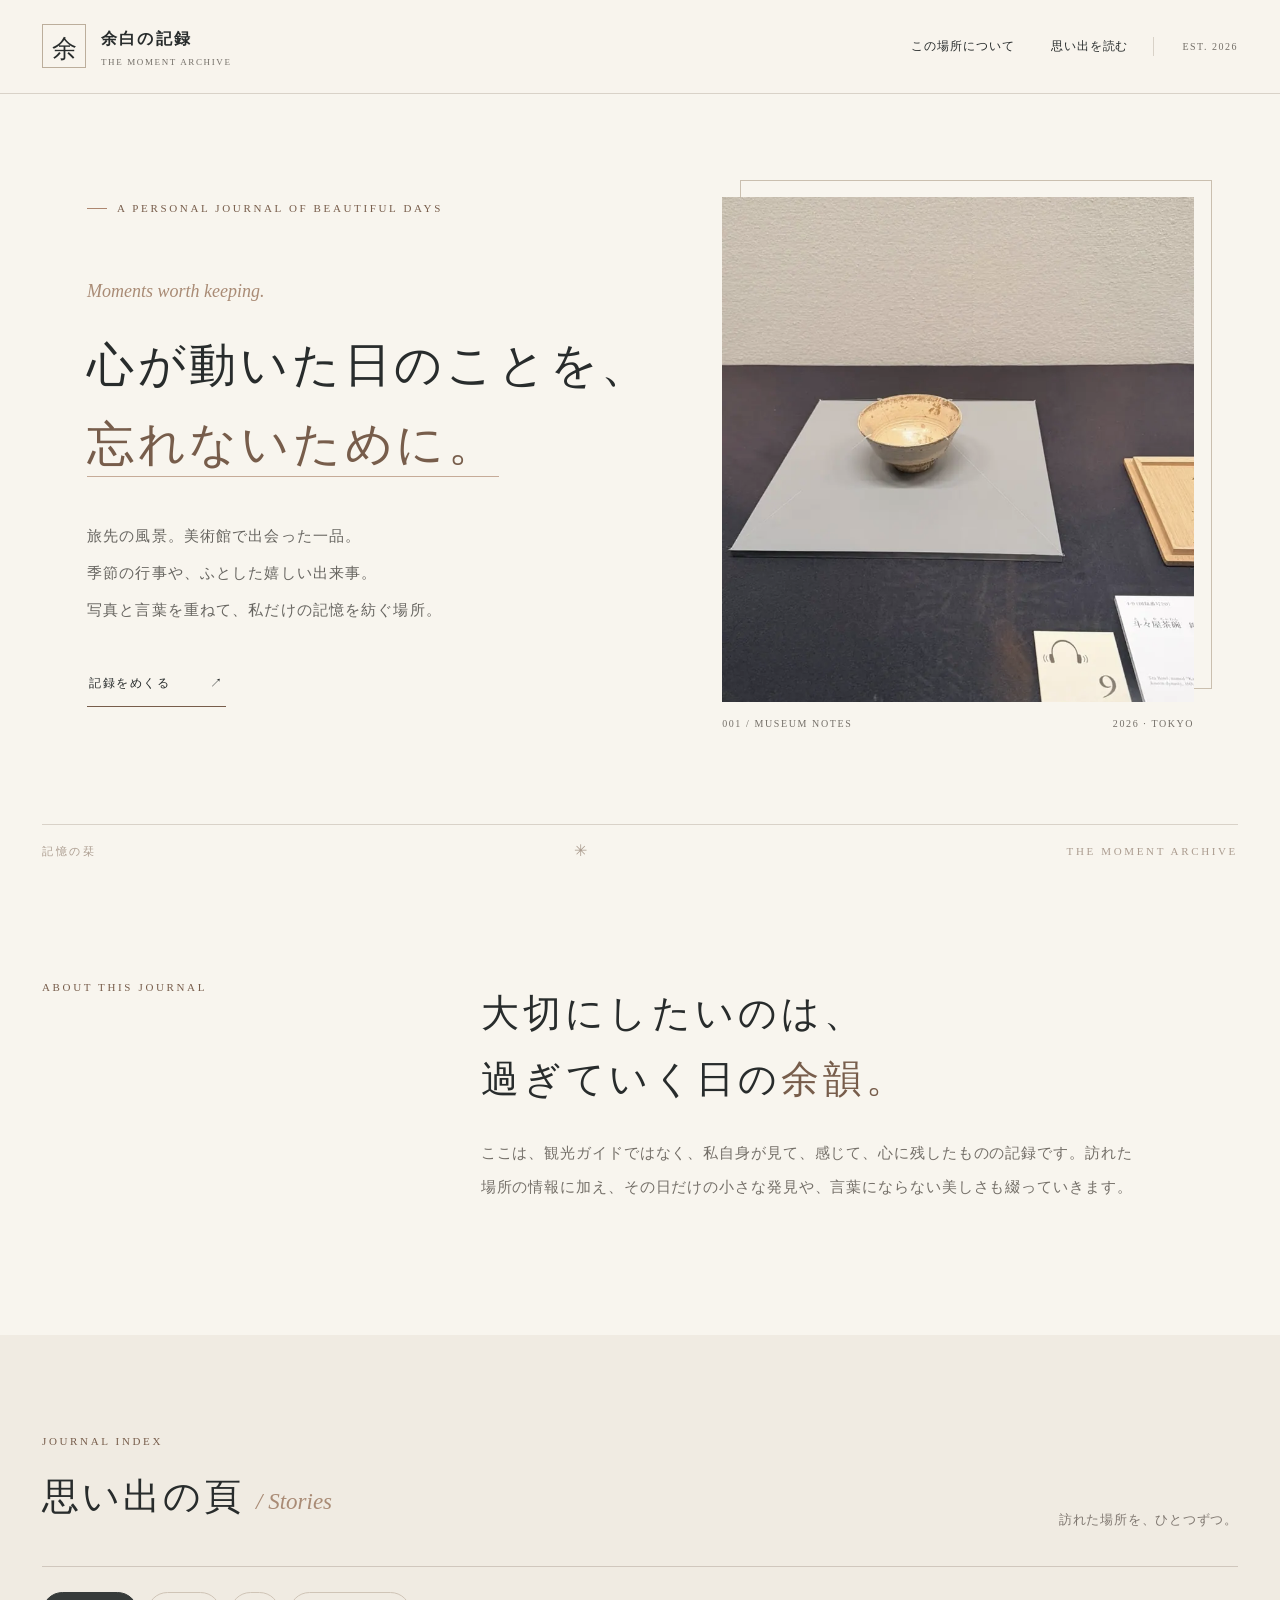
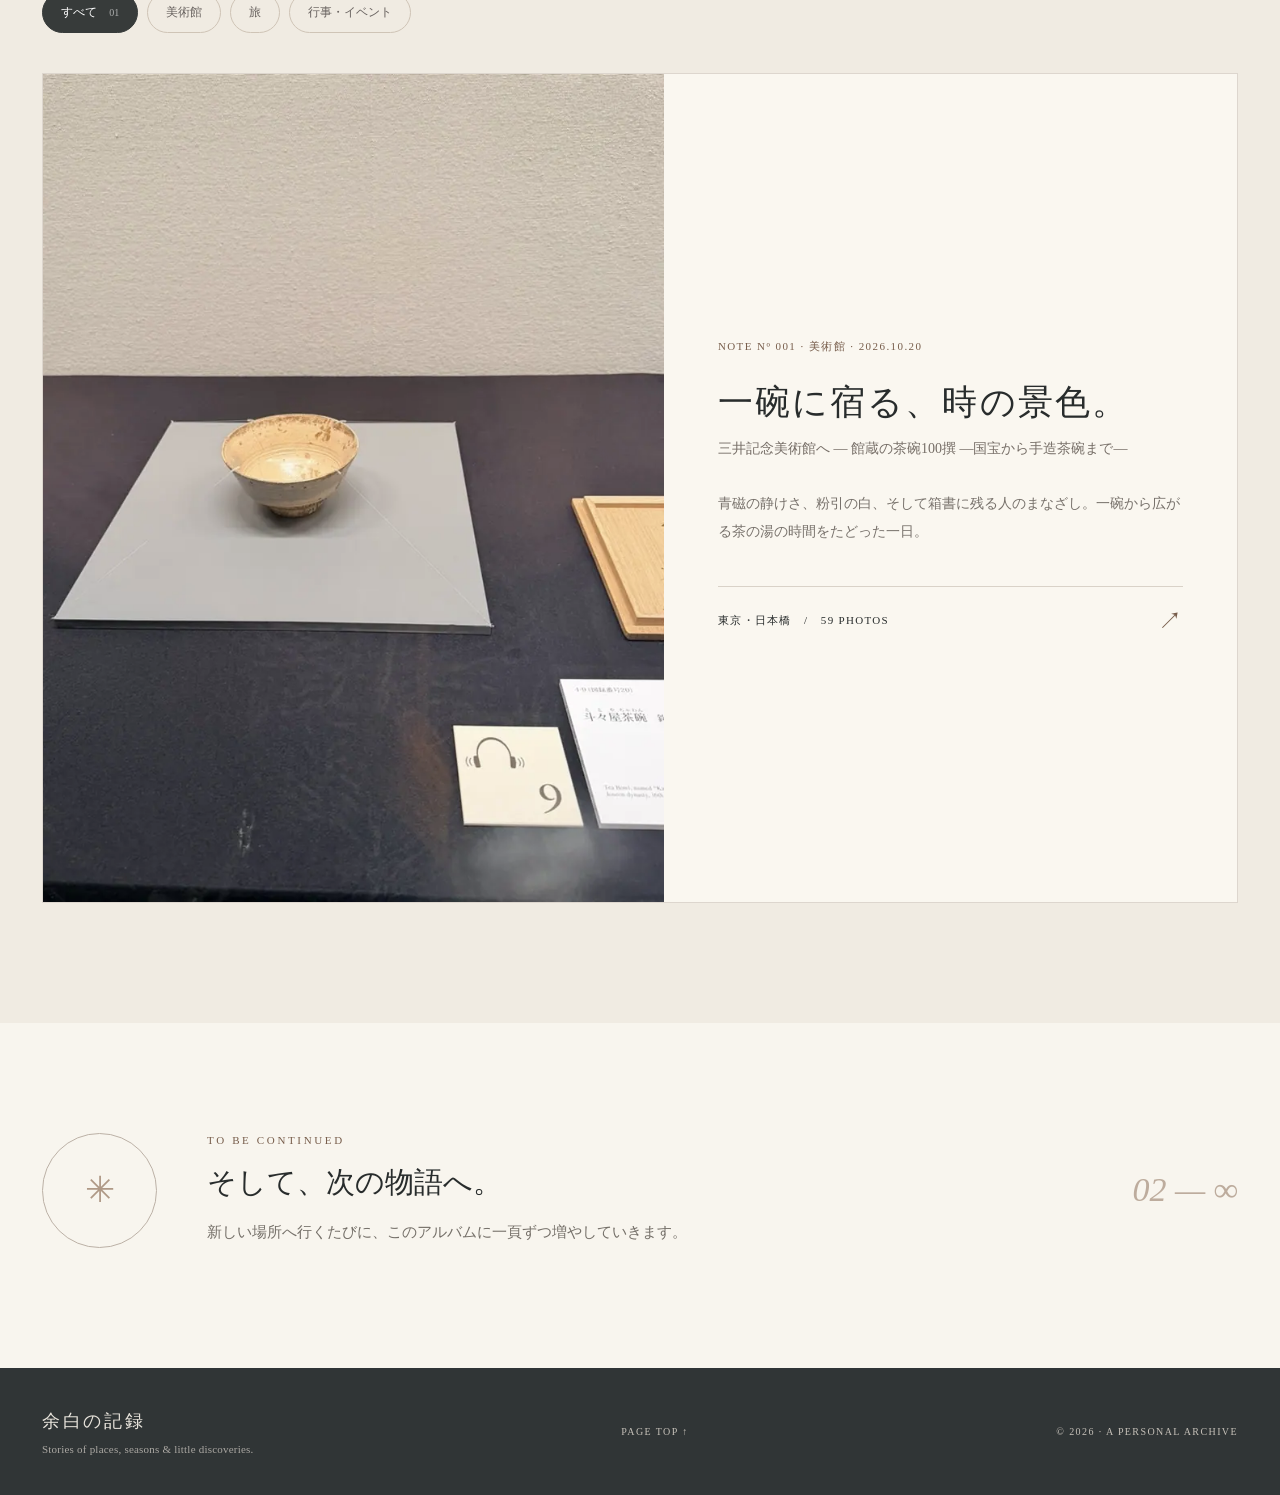
==== index.html @ 65b45ebf "三井記念美術館 館蔵の茶碗100撰 の訪問記（写真59枚・解説札から作品名を確認） Co-Authored-By: Claude Fable 5.1 <noreply@anthropic.com>" ====
<!doctype html>
<html lang="ja">
<head>
  <meta charset="utf-8"><meta name="viewport" content="width=device-width,initial-scale=1">
  <meta name="theme-color" content="#f8f5ee">
  <meta name="description" content="旅や美術館、心に残った一日の記憶を写真と文章で綴る、小さな私的アーカイブ。">
  <title>余白の記録｜旅と、美術館と、心に残る日々</title>
  <link rel="stylesheet" href="styles.css">
</head>
<body data-page="home" data-base="">
  <div class="progress-line" aria-hidden="true"></div>
  <header class="site-header"><a class="brand" href="index.html" aria-label="余白の記録 トップへ"><span class="brand-mark">余</span><span><b>余白の記録</b><small>THE MOMENT ARCHIVE</small></span></a><nav class="site-nav" aria-label="メインナビゲーション"><a href="#about">この場所について</a><a href="#records">思い出を読む</a></nav><span class="nav-edition">EST. 2026</span></header>
  <main>
    <section class="home-hero wrap"><div class="hero-copy"><p class="eyebrow"><span class="eyebrow-rule"></span> A PERSONAL JOURNAL OF BEAUTIFUL DAYS</p><p class="hero-script">Moments worth keeping.</p><h1>心が動いた日のことを、<br><em>忘れないために。</em></h1><p class="hero-lead">旅先の風景。美術館で出会った一品。<br>季節の行事や、ふとした嬉しい出来事。<br>写真と言葉を重ねて、私だけの記憶を紡ぐ場所。</p><a class="ink-link" href="#records">記録をめくる <span aria-hidden="true">↗</span></a></div><figure class="hero-picture"><img src="assets/design/hero.webp" alt="三井記念美術館で出会った茶碗" fetchpriority="high"><figcaption><span>001 / MUSEUM NOTES</span><span>2026 · TOKYO</span></figcaption></figure></section>
    <div class="soft-rule wrap"><span>記憶の栞</span><span>✳</span><span>THE MOMENT ARCHIVE</span></div>
    <section class="intro-section wrap" id="about"><p class="overline">ABOUT THIS JOURNAL</p><div><h2>大切にしたいのは、<br>過ぎていく日の<em>余韻。</em></h2><p>ここは、観光ガイドではなく、私自身が見て、感じて、心に残したものの記録です。訪れた場所の情報に加え、その日だけの小さな発見や、言葉にならない美しさも綴っていきます。</p></div></section>
    <section class="archive-section" id="records"><div class="wrap"><div class="section-top"><div><p class="overline">JOURNAL INDEX</p><h2>思い出の頁 <span class="latin-italic">/ Stories</span></h2></div><p class="section-note">訪れた場所を、ひとつずつ。</p></div><div class="category-nav" id="categoryNav" role="group" aria-label="記録の種類で絞り込み"><button class="pill active" data-filter="all" aria-pressed="true">すべて <span class="count">01</span></button><button class="pill" data-filter="museum" aria-pressed="false">美術館</button><button class="pill" data-filter="travel" aria-pressed="false">旅</button><button class="pill" data-filter="event" aria-pressed="false">行事・イベント</button></div><div id="storyCards" class="story-cards"></div><div id="emptyState" class="empty-state" hidden><span>✳</span><p>この頁には、まだ記録がありません。</p><small>次の思い出を、ここに。</small></div></div></section>
    <section class="next-section wrap"><div class="next-symbol">✳</div><div><p class="overline">TO BE CONTINUED</p><h2>そして、次の物語へ。</h2><p>新しい場所へ行くたびに、このアルバムに一頁ずつ増やしていきます。</p></div><span class="next-number">02 — ∞</span></section>
  </main>
  <footer class="site-footer"><div class="wrap footer-inner"><div><b>余白の記録</b><p>Stories of places, seasons & little discoveries.</p></div><a href="#top" onclick="window.scrollTo({top:0,behavior:'smooth'});return false">PAGE TOP ↑</a><small>© 2026 · A PERSONAL ARCHIVE</small></div></footer>
  <script src="data/entries.js"></script><script src="app.js"></script>
</body></html>
---- styles.css ----
@charset "UTF-8";
:root{--paper:#f8f5ee;--paper-dim:#f0ebe2;--ink:#282c2c;--muted:#746f68;--brown:#775d4b;--wine:#574d55;--line:#d9d2c8;--accent:#ad8770;--serif:"Hiragino Mincho ProN","Yu Mincho","Noto Serif JP",serif;--sans:"Hiragino Kaku Gothic ProN","Yu Gothic",Meiryo,sans-serif;--max:1216px}
*{box-sizing:border-box}html{scroll-behavior:smooth}body{margin:0;background:var(--paper);color:var(--ink);font-family:var(--sans);font-size:15px;line-height:1.9;-webkit-font-smoothing:antialiased}img{display:block;max-width:100%}a{color:inherit;text-decoration:none}button{font:inherit}button:focus-visible,a:focus-visible{outline:2px solid var(--brown);outline-offset:5px}h1,h2,h3,p,figure{margin:0}h1,h2,h3{font-family:var(--serif);font-weight:500}::selection{background:#ddcab5}em{font-style:normal;color:var(--brown)}.wrap{width:min(calc(100% - 84px),var(--max));margin-inline:auto}.progress-line{position:fixed;height:2px;background:var(--accent);width:0;left:0;top:0;z-index:200;transition:width .15s ease}
.site-header{height:94px;padding-inline:max(42px,calc((100vw - var(--max))/2));display:flex;align-items:center;gap:22px;border-bottom:1px solid var(--line);background:rgba(248,245,238,.95);position:relative;z-index:5}.brand{display:flex;align-items:center;gap:15px}.brand-mark{font-family:var(--serif);font-size:25px;width:44px;height:44px;border:1px solid #bcae9c;display:grid;place-items:center}.brand b{display:block;font-family:var(--serif);font-weight:600;letter-spacing:.14em;font-size:16px;white-space:nowrap}.brand small{font-family:Georgia,serif;font-size:9px;letter-spacing:.18em;display:block;line-height:1.3;color:var(--muted);margin-top:2px}.site-nav{margin-left:auto;display:flex;gap:36px;font-size:12px;letter-spacing:.08em}.site-nav a:hover{color:var(--brown)}.nav-edition{border-left:1px solid var(--line);padding-left:28px;margin-left:3px;font-size:10px;letter-spacing:.15em;color:var(--muted);font-family:Georgia,serif;white-space:nowrap}.eyebrow,.overline{letter-spacing:.24em;color:var(--brown);font:11px Georgia,serif}.eyebrow{display:flex;align-items:center;gap:10px}.eyebrow-rule{width:20px;height:1px;background:var(--accent)}.hero-script,.latin-italic{font-style:italic;font-family:Georgia,"Times New Roman",serif;font-weight:400;color:#a98b75}
.home-hero{display:grid;grid-template-columns:1.05fr .95fr;gap:70px;align-items:center;padding-block:86px 95px;min-height:666px}.hero-copy{padding-left:45px}.hero-script{font-size:18px;margin-top:60px;margin-bottom:17px}.hero-copy h1{font-size:clamp(35px,3.65vw,54px);line-height:1.7;letter-spacing:.08em;white-space:nowrap}.hero-copy h1 em{border-bottom:1px solid #c6ab98;padding-bottom:6px}.hero-lead{font-family:var(--serif);font-size:15px;line-height:2.45;color:#676560;margin-top:34px;letter-spacing:.075em}.ink-link{display:inline-flex;align-items:center;gap:40px;border-bottom:1px solid var(--brown);padding:4px 2px 11px;font-size:12px;letter-spacing:.13em;margin-top:39px}.ink-link:hover{gap:50px;transition:gap .2s}.hero-picture{position:relative;padding:17px 18px 0 0}.hero-picture:before{content:"";position:absolute;top:0;bottom:40px;left:18px;right:0;border:1px solid #cabfaf;z-index:-1}.hero-picture img{width:100%;height:505px;object-fit:cover;object-position:center 49%;filter:saturate(.82)}.hero-picture figcaption{display:flex;justify-content:space-between;font:10px Georgia,serif;color:var(--muted);letter-spacing:.16em;margin-top:16px}
.soft-rule{display:flex;align-items:center;justify-content:space-between;color:#ab9c8f;font-family:var(--serif);font-size:11px;letter-spacing:.24em;border-top:1px solid var(--line);padding-top:11px}.soft-rule span:nth-child(2){font-size:16px}.intro-section{display:grid;grid-template-columns:1fr 2fr;gap:60px;padding-block:115px 130px}.intro-section h2{font-size:clamp(30px,3vw,43px);line-height:1.7;letter-spacing:.11em}.intro-section p:last-child{font-family:var(--serif);color:var(--muted);line-height:2.3;letter-spacing:.06em;max-width:660px;margin-top:24px}.archive-section{background:var(--paper-dim);padding-block:100px 120px}.section-top{display:flex;align-items:end;justify-content:space-between;gap:20px;border-bottom:1px solid #d0c7bd;padding-bottom:34px}.section-top h2{font-size:37px;letter-spacing:.08em;margin-top:15px}.section-top h2 span{font-size:23px;letter-spacing:0}.section-note{color:#7f7770;font-family:var(--serif);font-size:13px;letter-spacing:.06em}.category-nav{display:flex;gap:9px;flex-wrap:wrap;padding-block:25px 40px}.pill{border:1px solid #cfc4b6;background:transparent;color:#68625f;padding:8px 18px;cursor:pointer;border-radius:50px;font-size:12px;min-height:38px}.pill:hover,.pill.active{background:#373b3a;color:#fff;border-color:#373b3a}.pill .count{font:10px Georgia,serif;margin-left:9px;opacity:.6}.story-cards{display:grid;grid-template-columns:minmax(0,1fr);gap:28px}.story-card{display:grid;grid-template-columns:52% 48%;background:#faf7f0;min-height:438px;border:1px solid #ddd6ce;overflow:hidden;transition:transform .25s,box-shadow .25s}.story-card:hover{transform:translateY(-4px);box-shadow:0 16px 36px #453d3520}.story-card-image{overflow:hidden;position:relative}.story-card-image:after{content:"";position:absolute;inset:0;border:10px solid #fff0;pointer-events:none}.story-card img{width:100%;height:100%;object-fit:cover;object-position:center;filter:saturate(.85);transition:transform .7s}.story-card:hover img{transform:scale(1.04)}.story-card-copy{padding:48px 54px;display:flex;flex-direction:column;justify-content:center}.story-number{font:11px Georgia,serif;letter-spacing:.13em;color:var(--brown)}.story-card h3{font-size:35px;letter-spacing:.06em;margin-top:21px;line-height:1.6}.story-card-sub{font-family:var(--serif);color:#766e67;margin-top:5px;font-size:14px}.story-card-excerpt{color:#77716b;margin-top:27px;font:14px/2 var(--serif)}.story-card-bottom{display:flex;align-items:center;justify-content:space-between;margin-top:40px;border-top:1px solid var(--line);padding-top:18px;font:11px Georgia,serif;letter-spacing:.12em}.story-card-bottom span:last-child{font-size:24px;color:var(--brown)}.empty-state{text-align:center;background:var(--paper);padding:80px 20px;border:1px solid var(--line)}.empty-state span{font-size:34px;color:#b8a390}.empty-state p{font-family:var(--serif);font-size:23px;margin:12px}.empty-state small{color:var(--muted)}.next-section{display:flex;align-items:center;gap:50px;padding-block:110px 120px}.next-symbol{width:115px;height:115px;border:1px solid #bcb1a6;border-radius:50%;display:grid;place-items:center;font-size:36px;color:#af9986;flex:none}.next-section h2{margin:9px 0 8px;font-size:29px}.next-section p:last-child{color:var(--muted);font-family:var(--serif)}.next-number{margin-left:auto;color:#bdac9d;font:italic 34px Georgia,serif}.site-footer{background:#303536;color:#e8e4dc;padding-block:40px}.footer-inner{display:flex;justify-content:space-between;align-items:center;gap:15px}.footer-inner b{font:18px var(--serif);letter-spacing:.15em}.footer-inner p{font:11px Georgia,serif;color:#aba8a3;margin-top:7px;letter-spacing:.02em}.footer-inner a,.footer-inner small{font:10px Georgia,serif;letter-spacing:.14em;color:#c6c1b9}
.breadcrumb{display:flex;gap:16px;padding-block:28px;font:11px Georgia,var(--sans),sans-serif;letter-spacing:.06em;color:#a19a90}.breadcrumb b{font-weight:400;color:#635951}.article-hero{display:grid;grid-template-columns:49% 51%;gap:20px;min-height:615px;padding-block:35px 85px}.article-copy{padding:50px 20px 20px 36px}.article-date{font:italic 65px Georgia,serif;letter-spacing:-.025em;color:#c4aa91;margin-top:40px;line-height:1}.article-date span{font:12px Georgia,serif;letter-spacing:.2em;font-style:normal}.article-copy h1{font-size:clamp(37px,4vw,57px);line-height:1.62;letter-spacing:.08em;margin:18px 0 22px}.article-subtitle{font-family:var(--serif);font-size:17px;line-height:1.8;letter-spacing:.08em}.article-subtitle span{font-size:13px;color:var(--muted)}.article-details{display:flex;gap:16px;margin-top:28px;flex-wrap:wrap;color:#80766b;font-size:12px}.article-copy .ink-link{margin-top:27px}.article-cover{position:relative;align-self:stretch;max-height:620px}.article-cover img{width:100%;height:100%;object-fit:cover;object-position:center 47%}.photo-index{position:absolute;bottom:0;right:0;background:var(--paper);padding:13px 21px;font:10px Georgia,serif;letter-spacing:.14em}
.essay-section{background:#f0ebe3;padding:105px 0 125px}.essay-inner{display:grid;grid-template-columns:25% 1fr;gap:80px}.essay-aside{border-left:1px solid #cec3b4;display:flex;flex-direction:column;justify-content:space-between;padding-left:24px;font:11px Georgia,serif;letter-spacing:.2em;color:#897765;max-height:230px}.vertical-label{writing-mode:vertical-rl;height:125px}.essay-text{max-width:760px;padding-right:100px}.essay-text h2{font-size:31px;letter-spacing:.07em;margin:20px 0 35px}.essay-text>p:not(.overline){font-family:var(--serif);font-size:16px;line-height:2.55;color:#4a4a48;letter-spacing:.075em;margin-bottom:24px}.essay-text .drop:first-letter{font-size:25px}.essay-text blockquote{margin:45px 0 0;padding:28px 10px;border-top:1px solid #c8bdb1;border-bottom:1px solid #c8bdb1;text-align:center;font:26px/2 var(--serif);letter-spacing:.13em}.highlights{padding-block:120px 130px}.highlight-grid{display:grid;grid-template-columns:repeat(3,1fr);gap:45px 27px;padding-top:43px}.highlight-card{cursor:pointer}.highlight-media{height:350px;overflow:hidden;background:#ede6de}.highlight-media img{width:100%;height:100%;object-fit:cover;transition:transform .5s;filter:saturate(.9)}.highlight-card:hover img{transform:scale(1.05)}.highlight-meta{display:flex;justify-content:space-between;gap:10px;align-items:baseline;margin-top:16px;color:#aa947d;font:11px Georgia,serif}.highlight-title{font-size:19px;margin:9px 0 10px;letter-spacing:.05em}.highlight-desc{font:13px/1.9 var(--serif);color:#706a64;letter-spacing:.03em}.quiet-interlude{background:#e9e3da;padding-block:90px}.interlude-inner{display:grid;grid-template-columns:1fr 1fr;gap:94px;align-items:center}.interlude-photo{position:relative}.interlude-photo img{width:100%;max-height:565px;object-fit:cover;filter:saturate(.82)}.interlude-photo span{position:absolute;bottom:0;left:0;background:var(--paper);padding:10px 19px;font:10px Georgia,serif;letter-spacing:.2em}.interlude-copy h2{font-size:36px;line-height:1.75;letter-spacing:.08em;margin:17px 0 28px}.interlude-copy>p:not(.overline){font:15px/2.5 var(--serif);letter-spacing:.045em;color:#5d5955}.interlude-copy .interlude-calligraphy{margin-top:32px;font-size:21px!important;color:#947966!important}
.gallery-section{padding-block:120px 100px}.gallery-topline{display:flex;align-items:center;justify-content:space-between;gap:16px;margin-top:15px}.gallery-topline>p{font:12px Georgia,serif;letter-spacing:.15em;color:#96877a}.gallery-filters{padding-bottom:22px}.gallery-grid{display:grid;grid-template-columns:repeat(4,1fr);gap:13px}.gallery-tile{border:0;background:#eee8df;cursor:pointer;padding:0;text-align:left;overflow:hidden;position:relative;aspect-ratio:4/5;display:block}.gallery-tile img{width:100%;height:100%;object-fit:cover;filter:saturate(.87);transition:transform .4s}.gallery-tile:hover img{transform:scale(1.05)}.gallery-tile .tile-caption{position:absolute;bottom:0;left:0;right:0;padding:45px 14px 12px;background:linear-gradient(transparent,#151515b5);color:#fff;font-size:11px;line-height:1.6;opacity:0;transition:opacity .2s}.gallery-tile:hover .tile-caption,.gallery-tile:focus-visible .tile-caption{opacity:1}.gallery-tile:after{content:'↗';position:absolute;right:13px;top:10px;color:#fff;text-shadow:0 1px 2px #333;opacity:0;transition:opacity .2s}.gallery-tile:hover:after{opacity:1}.load-more{display:block;margin:36px auto 0;border:1px solid #b9ada0;background:transparent;color:#60594f;font-size:13px;letter-spacing:.13em;padding:14px 32px;cursor:pointer}.load-more:hover{background:var(--ink);color:white}.gallery-note{font:12px/2 var(--serif);margin-top:32px;color:#898078}.visit-foot{display:flex;justify-content:space-between;gap:20px;border-top:1px solid var(--line);padding-block:65px 90px}.visit-foot h2{font-size:32px;letter-spacing:.08em;margin:13px 0}.visit-foot p:not(.overline){font:14px/1.9 var(--serif);color:#6f6a63;margin-bottom:10px}.visit-foot .ink-link{margin-top:11px}.visit-hanko{font:23px/1.3 var(--serif)!important;color:#b0a094!important;border:1px solid #cdbbae;padding:14px 15px;align-self:start}.article-bottom-nav{display:flex;justify-content:space-between;align-items:center;border-top:1px solid var(--line);padding-block:34px 58px;font:11px Georgia,var(--sans),sans-serif;color:#756e66;letter-spacing:.13em}.article-bottom-nav a{border-bottom:1px solid #aaa;padding-bottom:5px}
.photo-dialog{position:fixed;inset:0;max-width:100vw;max-height:100vh;width:100%;height:100%;border:none;padding:0;background:#201f20f5;color:#f5f1e9}.photo-dialog::backdrop{background:#111d}.dialog-shell{height:100%;display:flex;flex-direction:column;padding:16px 40px 18px;gap:10px}.dialog-top,.dialog-bottom{display:flex;justify-content:space-between;align-items:center}.dialog-top{font:11px Georgia,serif;letter-spacing:.13em;color:#ddd4c9}.dialog-close{color:#fff;background:transparent;font-size:22px;border:0;cursor:pointer;padding:5px 12px}.dialog-photo{display:flex;align-items:center;justify-content:center;flex:1;min-height:0;gap:20px}.dialog-photo img{height:100%;max-height:calc(100vh - 140px);width:auto;max-width:calc(100vw - 190px);object-fit:contain}.nav-photo{font:45px Georgia,serif;color:white;background:transparent;border:0;cursor:pointer;padding:10px}.dialog-bottom p{font-family:var(--serif);font-size:13px}.dialog-bottom span{font:12px Georgia,serif;color:#c8beb3}
@media(min-width:1600px){.home-hero{min-height:760px}}@media(max-width:1000px){.wrap{width:min(calc(100% - 50px),var(--max))}.site-header{padding-inline:25px}.hero-copy{padding-left:0}.home-hero{gap:34px}.hero-copy h1{font-size:34px}.hero-picture img{height:435px}.story-card-copy{padding:30px}.article-copy{padding-left:0}.essay-text{padding-right:0}.interlude-inner{gap:40px}.gallery-grid{grid-template-columns:repeat(3,1fr)}}
@media(max-width:700px){.wrap{width:calc(100% - 38px)}.site-header{height:78px;padding-inline:19px}.brand-mark{width:39px;height:39px;font-size:21px}.brand b{font-size:13px}.brand small{font-size:8px}.site-nav{gap:17px;font-size:11px}.site-nav a:first-child{display:none}.nav-edition{display:none}.home-hero{display:flex;flex-direction:column;gap:42px;min-height:unset;padding:49px 0 45px}.hero-copy{width:100%}.eyebrow{font-size:9px;letter-spacing:.15em}.hero-script{margin:36px 0 12px;font-size:16px}.hero-copy h1{font-size:clamp(28px,7vw,41px);line-height:1.68;letter-spacing:.035em;white-space:normal}.hero-lead{margin-top:20px;font-size:13px;line-height:2.2}.hero-picture{width:100%;padding:10px 11px 0 0}.hero-picture img{height:auto;aspect-ratio:1.08;object-fit:cover}.hero-picture:before{left:11px;bottom:26px}.soft-rule{font-size:9px}.intro-section{grid-template-columns:1fr;gap:20px;padding-block:80px}.intro-section h2{font-size:29px}.intro-section p:last-child{font-size:14px}.archive-section{padding-block:67px 80px}.section-top{display:block;padding-bottom:20px}.section-top h2{font-size:29px}.section-top h2 span{font-size:19px}.section-note{margin-top:8px;font-size:12px}.category-nav{padding:22px 0 24px;gap:7px}.pill{padding:7px 12px;font-size:11px}.story-card{display:block}.story-card-image{height:270px}.story-card-copy{padding:24px 24px 30px}.story-card h3{font-size:25px}.story-card-excerpt{margin-top:13px}.story-card-bottom{margin-top:24px}.next-section{padding:70px 0 85px;gap:18px}.next-symbol{width:68px;height:68px;font-size:24px}.next-section h2{font-size:22px}.next-section p:last-child{font-size:12px}.next-number{display:none}.footer-inner{align-items:flex-start;flex-wrap:wrap}.footer-inner small{width:100%}.breadcrumb{padding:18px 0;font-size:10px}.article-hero{display:flex;flex-direction:column;gap:35px;min-height:unset;padding-block:16px 56px}.article-copy{padding:0}.article-date{font-size:50px;margin-top:30px}.article-copy h1{font-size:39px;margin:15px 0}.article-subtitle{font-size:15px}.article-details{margin-top:17px}.article-cover{height:340px}.essay-section{padding:70px 0 80px}.essay-inner{display:block}.essay-aside{display:none}.essay-text h2{font-size:25px}.essay-text>p:not(.overline){font-size:14px;line-height:2.4}.essay-text blockquote{font-size:20px}.highlights{padding-block:75px}.highlight-grid{grid-template-columns:repeat(2,1fr);gap:24px 13px;padding-top:28px}.highlight-media{height:auto;aspect-ratio:4/5}.highlight-title{font-size:15px}.highlight-desc{font-size:12px;line-height:1.75}.quiet-interlude{padding-block:70px}.interlude-inner{display:flex;flex-direction:column;gap:38px}.interlude-photo{width:100%}.interlude-copy h2{font-size:28px}.interlude-copy>p:not(.overline){font-size:13px}.gallery-section{padding-block:80px 65px}.gallery-topline{display:block}.gallery-topline>p{margin-top:15px}.gallery-filters{padding-block:13px 20px}.gallery-grid{grid-template-columns:repeat(2,minmax(0,1fr));gap:9px}.gallery-note{font-size:11px}.visit-foot{padding-block:45px 55px}.visit-foot h2{font-size:26px}.visit-foot p:not(.overline){font-size:12px}.article-bottom-nav{font-size:9px}.dialog-shell{padding:12px}.dialog-photo{gap:0}.dialog-photo img{max-width:calc(100vw - 86px);max-height:calc(100vh - 112px)}.nav-photo{font-size:32px;padding:5px}.dialog-bottom p{font-size:12px}}
@media(prefers-reduced-motion:reduce){html{scroll-behavior:auto}*,*:before,*:after{transition:none!important;animation:none!important}}
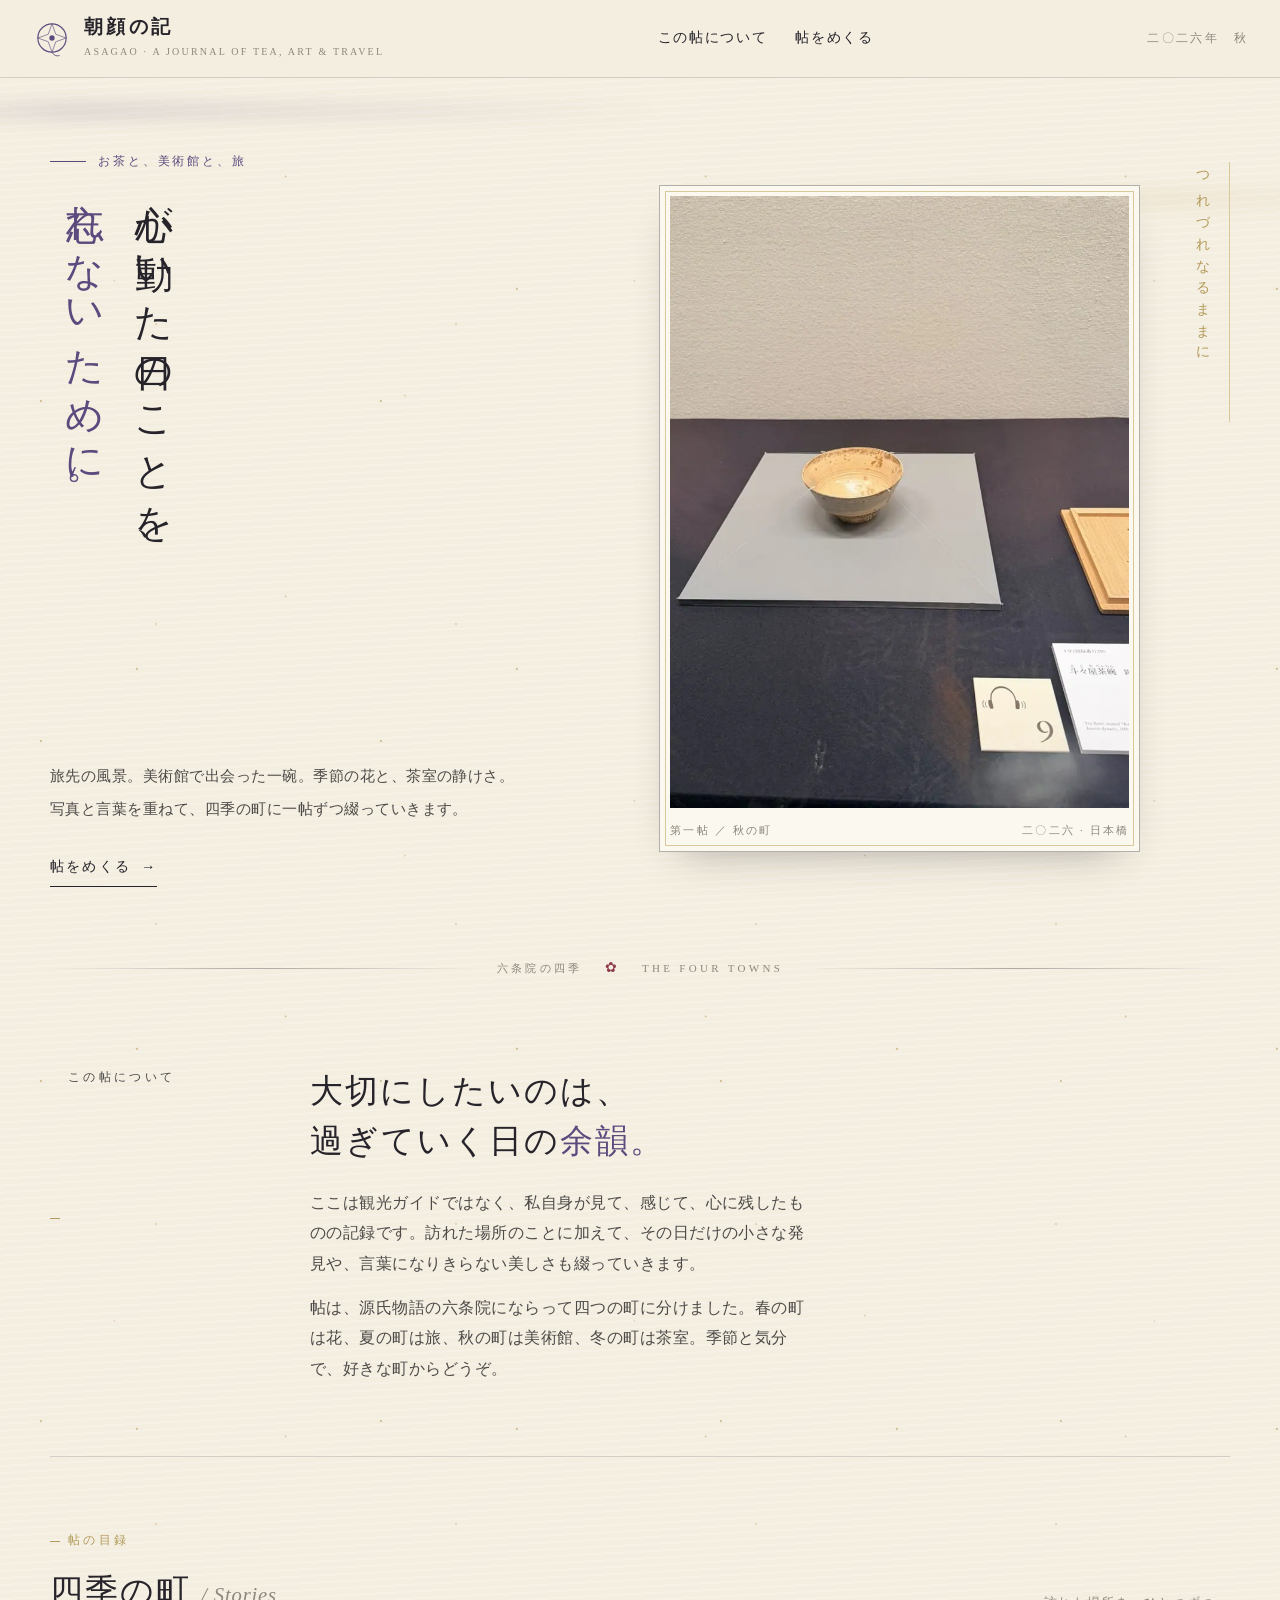
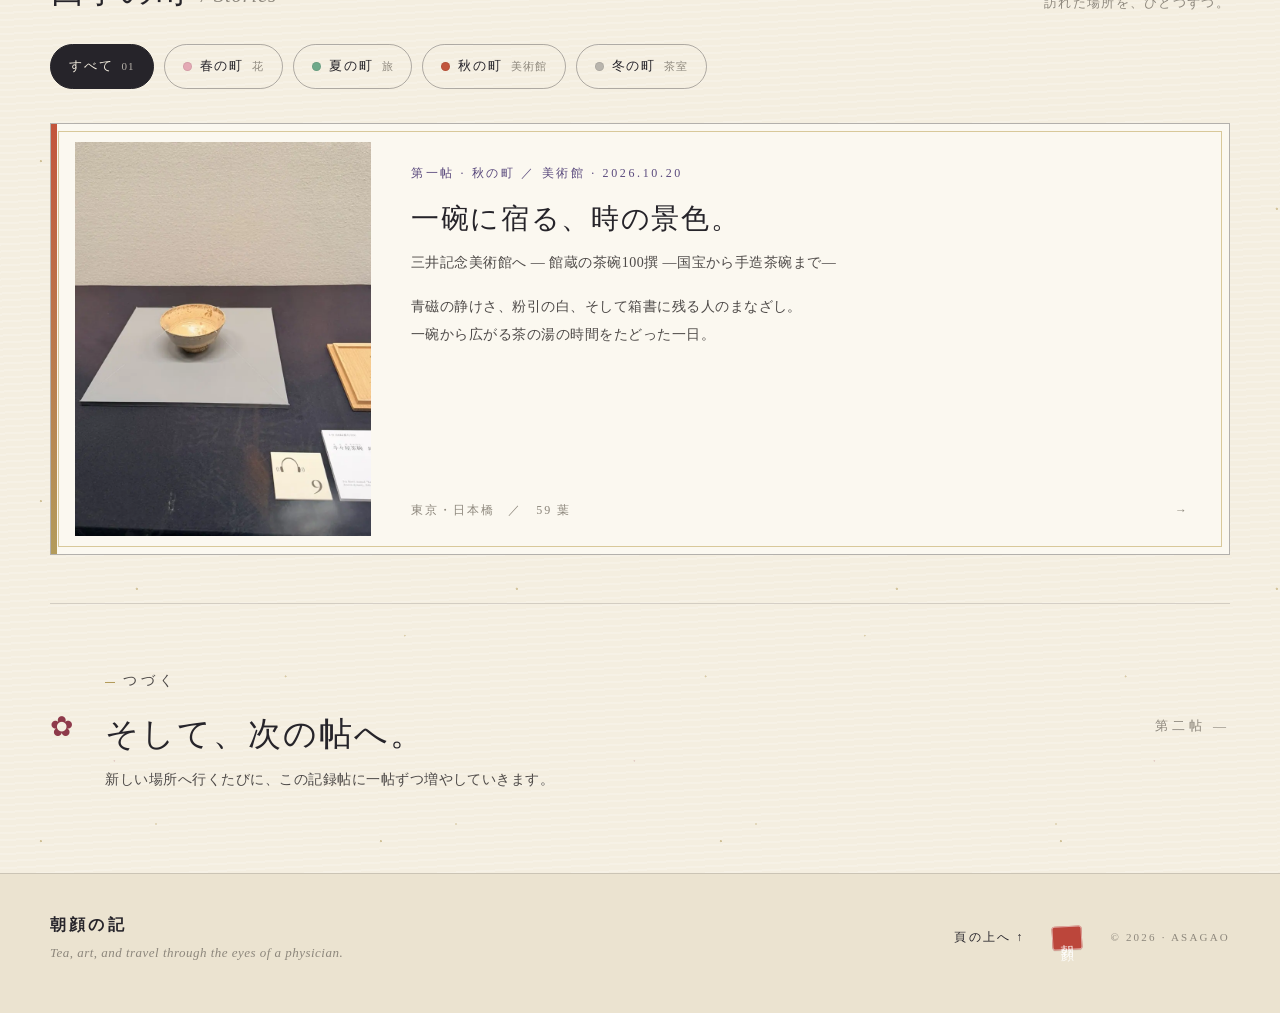
==== commit fc219bf4: "デザインを平安の料紙風に（朝顔の記・六条院の四季の町・縦書き・色紙の額・朱の落款） Co-Authored-By: Claude Fable 5.1 <noreply@anthropic.com>" ====
--- a/index.html
+++ b/index.html
@@ -2,21 +2,62 @@
 <html lang="ja">
 <head>
   <meta charset="utf-8"><meta name="viewport" content="width=device-width,initial-scale=1">
-  <meta name="theme-color" content="#f8f5ee">
-  <meta name="description" content="旅や美術館、心に残った一日の記憶を写真と文章で綴る、小さな私的アーカイブ。">
-  <title>余白の記録｜旅と、美術館と、心に残る日々</title>
+  <meta name="theme-color" content="#f4eee0">
+  <meta name="description" content="お茶と美術館と旅。心に残った一日を、写真と短い文章で綴る朝顔の私的な記録帖。">
+  <title>朝顔の記｜お茶と、美術館と、旅の記録帖</title>
   <link rel="stylesheet" href="styles.css">
 </head>
 <body data-page="home" data-base="">
   <div class="progress-line" aria-hidden="true"></div>
-  <header class="site-header"><a class="brand" href="index.html" aria-label="余白の記録 トップへ"><span class="brand-mark">余</span><span><b>余白の記録</b><small>THE MOMENT ARCHIVE</small></span></a><nav class="site-nav" aria-label="メインナビゲーション"><a href="#about">この場所について</a><a href="#records">思い出を読む</a></nav><span class="nav-edition">EST. 2026</span></header>
+  <div class="kasumi kasumi-top" aria-hidden="true"></div>
+  <header class="site-header">
+    <a class="brand" href="index.html" aria-label="朝顔の記 トップへ">
+      <svg class="brand-mark" viewBox="0 0 48 48" aria-hidden="true"><circle cx="24" cy="24" r="17" fill="none" stroke="currentColor" stroke-width="1.4"/><path d="M24 7 L28.5 19.5 L41 24 L28.5 28.5 L24 41 L19.5 28.5 L7 24 L19.5 19.5 Z" fill="none" stroke="currentColor" stroke-width="1" opacity=".75"/><circle cx="24" cy="24" r="3.2" fill="currentColor"/><path d="M24 41 C26 45 30 46 33 45" fill="none" stroke="currentColor" stroke-width="1.2"/></svg>
+      <span><b>朝顔の記</b><small>ASAGAO · A JOURNAL OF TEA, ART &amp; TRAVEL</small></span>
+    </a>
+    <nav class="site-nav" aria-label="メインナビゲーション"><a href="#about">この帖について</a><a href="#records">帖をめくる</a></nav>
+    <span class="nav-edition">二〇二六年　秋</span>
+  </header>
   <main>
-    <section class="home-hero wrap"><div class="hero-copy"><p class="eyebrow"><span class="eyebrow-rule"></span> A PERSONAL JOURNAL OF BEAUTIFUL DAYS</p><p class="hero-script">Moments worth keeping.</p><h1>心が動いた日のことを、<br><em>忘れないために。</em></h1><p class="hero-lead">旅先の風景。美術館で出会った一品。<br>季節の行事や、ふとした嬉しい出来事。<br>写真と言葉を重ねて、私だけの記憶を紡ぐ場所。</p><a class="ink-link" href="#records">記録をめくる <span aria-hidden="true">↗</span></a></div><figure class="hero-picture"><img src="assets/design/hero.webp" alt="三井記念美術館で出会った茶碗" fetchpriority="high"><figcaption><span>001 / MUSEUM NOTES</span><span>2026 · TOKYO</span></figcaption></figure></section>
-    <div class="soft-rule wrap"><span>記憶の栞</span><span>✳</span><span>THE MOMENT ARCHIVE</span></div>
-    <section class="intro-section wrap" id="about"><p class="overline">ABOUT THIS JOURNAL</p><div><h2>大切にしたいのは、<br>過ぎていく日の<em>余韻。</em></h2><p>ここは、観光ガイドではなく、私自身が見て、感じて、心に残したものの記録です。訪れた場所の情報に加え、その日だけの小さな発見や、言葉にならない美しさも綴っていきます。</p></div></section>
-    <section class="archive-section" id="records"><div class="wrap"><div class="section-top"><div><p class="overline">JOURNAL INDEX</p><h2>思い出の頁 <span class="latin-italic">/ Stories</span></h2></div><p class="section-note">訪れた場所を、ひとつずつ。</p></div><div class="category-nav" id="categoryNav" role="group" aria-label="記録の種類で絞り込み"><button class="pill active" data-filter="all" aria-pressed="true">すべて <span class="count">01</span></button><button class="pill" data-filter="museum" aria-pressed="false">美術館</button><button class="pill" data-filter="travel" aria-pressed="false">旅</button><button class="pill" data-filter="event" aria-pressed="false">行事・イベント</button></div><div id="storyCards" class="story-cards"></div><div id="emptyState" class="empty-state" hidden><span>✳</span><p>この頁には、まだ記録がありません。</p><small>次の思い出を、ここに。</small></div></div></section>
-    <section class="next-section wrap"><div class="next-symbol">✳</div><div><p class="overline">TO BE CONTINUED</p><h2>そして、次の物語へ。</h2><p>新しい場所へ行くたびに、このアルバムに一頁ずつ増やしていきます。</p></div><span class="next-number">02 — ∞</span></section>
+    <section class="home-hero wrap">
+      <div class="hero-copy">
+        <p class="eyebrow"><span class="eyebrow-rule"></span> お茶と、美術館と、旅</p>
+        <h1 class="tate">心が動いた日のことを、<br><em>忘れないために。</em></h1>
+        <p class="hero-lead">旅先の風景。美術館で出会った一碗。季節の花と、茶室の静けさ。<br>写真と言葉を重ねて、四季の町に一帖ずつ綴っていきます。</p>
+        <a class="ink-link" href="#records">帖をめくる <span aria-hidden="true">→</span></a>
+      </div>
+      <figure class="hero-picture shikishi"><img src="assets/design/hero.webp" alt="三井記念美術館で出会った茶碗" fetchpriority="high"><figcaption><span>第一帖 ／ 秋の町</span><span>二〇二六 · 日本橋</span></figcaption></figure>
+      <p class="hero-epigraph tate" aria-hidden="true">つれづれなるままに</p>
+    </section>
+
+    <div class="soft-rule wrap"><span>六条院の四季</span><span class="mon">✿</span><span>THE FOUR TOWNS</span></div>
+
+    <section class="intro-section wrap" id="about">
+      <p class="overline">この帖について</p>
+      <div>
+        <h2>大切にしたいのは、<br>過ぎていく日の<em>余韻。</em></h2>
+        <p>ここは観光ガイドではなく、私自身が見て、感じて、心に残したものの記録です。訪れた場所のことに加えて、その日だけの小さな発見や、言葉になりきらない美しさも綴っていきます。</p>
+        <p>帖は、源氏物語の六条院にならって四つの町に分けました。春の町は花、夏の町は旅、秋の町は美術館、冬の町は茶室。季節と気分で、好きな町からどうぞ。</p>
+      </div>
+    </section>
+
+    <section class="archive-section" id="records">
+      <div class="wrap">
+        <div class="section-top"><div><p class="overline">帖の目録</p><h2>四季の町 <span class="latin-italic">/ Stories</span></h2></div><p class="section-note">訪れた場所を、ひとつずつ。</p></div>
+        <div class="category-nav towns" id="categoryNav" role="group" aria-label="町で絞り込み">
+          <button class="pill active" data-filter="all" aria-pressed="true">すべて <span class="count">01</span></button>
+          <button class="pill town-spring" data-filter="flower" aria-pressed="false"><i></i>春の町 <small>花</small></button>
+          <button class="pill town-summer" data-filter="travel" aria-pressed="false"><i></i>夏の町 <small>旅</small></button>
+          <button class="pill town-autumn" data-filter="museum" aria-pressed="false"><i></i>秋の町 <small>美術館</small></button>
+          <button class="pill town-winter" data-filter="tea" aria-pressed="false"><i></i>冬の町 <small>茶室</small></button>
+        </div>
+        <div id="storyCards" class="story-cards"></div>
+        <div id="emptyState" class="empty-state" hidden><span class="mon">✿</span><p>この町には、まだ記録がありません。</p><small>次の思い出を、ここに。</small></div>
+      </div>
+    </section>
+
+    <section class="next-section wrap"><div class="next-symbol mon">✿</div><div><p class="overline">つづく</p><h2>そして、次の帖へ。</h2><p>新しい場所へ行くたびに、この記録帖に一帖ずつ増やしていきます。</p></div><span class="next-number">第二帖 — </span></section>
   </main>
-  <footer class="site-footer"><div class="wrap footer-inner"><div><b>余白の記録</b><p>Stories of places, seasons & little discoveries.</p></div><a href="#top" onclick="window.scrollTo({top:0,behavior:'smooth'});return false">PAGE TOP ↑</a><small>© 2026 · A PERSONAL ARCHIVE</small></div></footer>
+  <footer class="site-footer"><div class="wrap footer-inner"><div><b>朝顔の記</b><p>Tea, art, and travel through the eyes of a physician.</p></div><a href="#top" onclick="window.scrollTo({top:0,behavior:'smooth'});return false">頁の上へ ↑</a><span class="hanko">朝顔</span><small>© 2026 · ASAGAO</small></div></footer>
   <script src="data/entries.js"></script><script src="app.js"></script>
-</body></html>+</body></html>
--- a/styles.css
+++ b/styles.css
@@ -1,13 +1,266 @@
-@charset "UTF-8";
-:root{--paper:#f8f5ee;--paper-dim:#f0ebe2;--ink:#282c2c;--muted:#746f68;--brown:#775d4b;--wine:#574d55;--line:#d9d2c8;--accent:#ad8770;--serif:"Hiragino Mincho ProN","Yu Mincho","Noto Serif JP",serif;--sans:"Hiragino Kaku Gothic ProN","Yu Gothic",Meiryo,sans-serif;--max:1216px}
-*{box-sizing:border-box}html{scroll-behavior:smooth}body{margin:0;background:var(--paper);color:var(--ink);font-family:var(--sans);font-size:15px;line-height:1.9;-webkit-font-smoothing:antialiased}img{display:block;max-width:100%}a{color:inherit;text-decoration:none}button{font:inherit}button:focus-visible,a:focus-visible{outline:2px solid var(--brown);outline-offset:5px}h1,h2,h3,p,figure{margin:0}h1,h2,h3{font-family:var(--serif);font-weight:500}::selection{background:#ddcab5}em{font-style:normal;color:var(--brown)}.wrap{width:min(calc(100% - 84px),var(--max));margin-inline:auto}.progress-line{position:fixed;height:2px;background:var(--accent);width:0;left:0;top:0;z-index:200;transition:width .15s ease}
-.site-header{height:94px;padding-inline:max(42px,calc((100vw - var(--max))/2));display:flex;align-items:center;gap:22px;border-bottom:1px solid var(--line);background:rgba(248,245,238,.95);position:relative;z-index:5}.brand{display:flex;align-items:center;gap:15px}.brand-mark{font-family:var(--serif);font-size:25px;width:44px;height:44px;border:1px solid #bcae9c;display:grid;place-items:center}.brand b{display:block;font-family:var(--serif);font-weight:600;letter-spacing:.14em;font-size:16px;white-space:nowrap}.brand small{font-family:Georgia,serif;font-size:9px;letter-spacing:.18em;display:block;line-height:1.3;color:var(--muted);margin-top:2px}.site-nav{margin-left:auto;display:flex;gap:36px;font-size:12px;letter-spacing:.08em}.site-nav a:hover{color:var(--brown)}.nav-edition{border-left:1px solid var(--line);padding-left:28px;margin-left:3px;font-size:10px;letter-spacing:.15em;color:var(--muted);font-family:Georgia,serif;white-space:nowrap}.eyebrow,.overline{letter-spacing:.24em;color:var(--brown);font:11px Georgia,serif}.eyebrow{display:flex;align-items:center;gap:10px}.eyebrow-rule{width:20px;height:1px;background:var(--accent)}.hero-script,.latin-italic{font-style:italic;font-family:Georgia,"Times New Roman",serif;font-weight:400;color:#a98b75}
-.home-hero{display:grid;grid-template-columns:1.05fr .95fr;gap:70px;align-items:center;padding-block:86px 95px;min-height:666px}.hero-copy{padding-left:45px}.hero-script{font-size:18px;margin-top:60px;margin-bottom:17px}.hero-copy h1{font-size:clamp(35px,3.65vw,54px);line-height:1.7;letter-spacing:.08em;white-space:nowrap}.hero-copy h1 em{border-bottom:1px solid #c6ab98;padding-bottom:6px}.hero-lead{font-family:var(--serif);font-size:15px;line-height:2.45;color:#676560;margin-top:34px;letter-spacing:.075em}.ink-link{display:inline-flex;align-items:center;gap:40px;border-bottom:1px solid var(--brown);padding:4px 2px 11px;font-size:12px;letter-spacing:.13em;margin-top:39px}.ink-link:hover{gap:50px;transition:gap .2s}.hero-picture{position:relative;padding:17px 18px 0 0}.hero-picture:before{content:"";position:absolute;top:0;bottom:40px;left:18px;right:0;border:1px solid #cabfaf;z-index:-1}.hero-picture img{width:100%;height:505px;object-fit:cover;object-position:center 49%;filter:saturate(.82)}.hero-picture figcaption{display:flex;justify-content:space-between;font:10px Georgia,serif;color:var(--muted);letter-spacing:.16em;margin-top:16px}
-.soft-rule{display:flex;align-items:center;justify-content:space-between;color:#ab9c8f;font-family:var(--serif);font-size:11px;letter-spacing:.24em;border-top:1px solid var(--line);padding-top:11px}.soft-rule span:nth-child(2){font-size:16px}.intro-section{display:grid;grid-template-columns:1fr 2fr;gap:60px;padding-block:115px 130px}.intro-section h2{font-size:clamp(30px,3vw,43px);line-height:1.7;letter-spacing:.11em}.intro-section p:last-child{font-family:var(--serif);color:var(--muted);line-height:2.3;letter-spacing:.06em;max-width:660px;margin-top:24px}.archive-section{background:var(--paper-dim);padding-block:100px 120px}.section-top{display:flex;align-items:end;justify-content:space-between;gap:20px;border-bottom:1px solid #d0c7bd;padding-bottom:34px}.section-top h2{font-size:37px;letter-spacing:.08em;margin-top:15px}.section-top h2 span{font-size:23px;letter-spacing:0}.section-note{color:#7f7770;font-family:var(--serif);font-size:13px;letter-spacing:.06em}.category-nav{display:flex;gap:9px;flex-wrap:wrap;padding-block:25px 40px}.pill{border:1px solid #cfc4b6;background:transparent;color:#68625f;padding:8px 18px;cursor:pointer;border-radius:50px;font-size:12px;min-height:38px}.pill:hover,.pill.active{background:#373b3a;color:#fff;border-color:#373b3a}.pill .count{font:10px Georgia,serif;margin-left:9px;opacity:.6}.story-cards{display:grid;grid-template-columns:minmax(0,1fr);gap:28px}.story-card{display:grid;grid-template-columns:52% 48%;background:#faf7f0;min-height:438px;border:1px solid #ddd6ce;overflow:hidden;transition:transform .25s,box-shadow .25s}.story-card:hover{transform:translateY(-4px);box-shadow:0 16px 36px #453d3520}.story-card-image{overflow:hidden;position:relative}.story-card-image:after{content:"";position:absolute;inset:0;border:10px solid #fff0;pointer-events:none}.story-card img{width:100%;height:100%;object-fit:cover;object-position:center;filter:saturate(.85);transition:transform .7s}.story-card:hover img{transform:scale(1.04)}.story-card-copy{padding:48px 54px;display:flex;flex-direction:column;justify-content:center}.story-number{font:11px Georgia,serif;letter-spacing:.13em;color:var(--brown)}.story-card h3{font-size:35px;letter-spacing:.06em;margin-top:21px;line-height:1.6}.story-card-sub{font-family:var(--serif);color:#766e67;margin-top:5px;font-size:14px}.story-card-excerpt{color:#77716b;margin-top:27px;font:14px/2 var(--serif)}.story-card-bottom{display:flex;align-items:center;justify-content:space-between;margin-top:40px;border-top:1px solid var(--line);padding-top:18px;font:11px Georgia,serif;letter-spacing:.12em}.story-card-bottom span:last-child{font-size:24px;color:var(--brown)}.empty-state{text-align:center;background:var(--paper);padding:80px 20px;border:1px solid var(--line)}.empty-state span{font-size:34px;color:#b8a390}.empty-state p{font-family:var(--serif);font-size:23px;margin:12px}.empty-state small{color:var(--muted)}.next-section{display:flex;align-items:center;gap:50px;padding-block:110px 120px}.next-symbol{width:115px;height:115px;border:1px solid #bcb1a6;border-radius:50%;display:grid;place-items:center;font-size:36px;color:#af9986;flex:none}.next-section h2{margin:9px 0 8px;font-size:29px}.next-section p:last-child{color:var(--muted);font-family:var(--serif)}.next-number{margin-left:auto;color:#bdac9d;font:italic 34px Georgia,serif}.site-footer{background:#303536;color:#e8e4dc;padding-block:40px}.footer-inner{display:flex;justify-content:space-between;align-items:center;gap:15px}.footer-inner b{font:18px var(--serif);letter-spacing:.15em}.footer-inner p{font:11px Georgia,serif;color:#aba8a3;margin-top:7px;letter-spacing:.02em}.footer-inner a,.footer-inner small{font:10px Georgia,serif;letter-spacing:.14em;color:#c6c1b9}
-.breadcrumb{display:flex;gap:16px;padding-block:28px;font:11px Georgia,var(--sans),sans-serif;letter-spacing:.06em;color:#a19a90}.breadcrumb b{font-weight:400;color:#635951}.article-hero{display:grid;grid-template-columns:49% 51%;gap:20px;min-height:615px;padding-block:35px 85px}.article-copy{padding:50px 20px 20px 36px}.article-date{font:italic 65px Georgia,serif;letter-spacing:-.025em;color:#c4aa91;margin-top:40px;line-height:1}.article-date span{font:12px Georgia,serif;letter-spacing:.2em;font-style:normal}.article-copy h1{font-size:clamp(37px,4vw,57px);line-height:1.62;letter-spacing:.08em;margin:18px 0 22px}.article-subtitle{font-family:var(--serif);font-size:17px;line-height:1.8;letter-spacing:.08em}.article-subtitle span{font-size:13px;color:var(--muted)}.article-details{display:flex;gap:16px;margin-top:28px;flex-wrap:wrap;color:#80766b;font-size:12px}.article-copy .ink-link{margin-top:27px}.article-cover{position:relative;align-self:stretch;max-height:620px}.article-cover img{width:100%;height:100%;object-fit:cover;object-position:center 47%}.photo-index{position:absolute;bottom:0;right:0;background:var(--paper);padding:13px 21px;font:10px Georgia,serif;letter-spacing:.14em}
-.essay-section{background:#f0ebe3;padding:105px 0 125px}.essay-inner{display:grid;grid-template-columns:25% 1fr;gap:80px}.essay-aside{border-left:1px solid #cec3b4;display:flex;flex-direction:column;justify-content:space-between;padding-left:24px;font:11px Georgia,serif;letter-spacing:.2em;color:#897765;max-height:230px}.vertical-label{writing-mode:vertical-rl;height:125px}.essay-text{max-width:760px;padding-right:100px}.essay-text h2{font-size:31px;letter-spacing:.07em;margin:20px 0 35px}.essay-text>p:not(.overline){font-family:var(--serif);font-size:16px;line-height:2.55;color:#4a4a48;letter-spacing:.075em;margin-bottom:24px}.essay-text .drop:first-letter{font-size:25px}.essay-text blockquote{margin:45px 0 0;padding:28px 10px;border-top:1px solid #c8bdb1;border-bottom:1px solid #c8bdb1;text-align:center;font:26px/2 var(--serif);letter-spacing:.13em}.highlights{padding-block:120px 130px}.highlight-grid{display:grid;grid-template-columns:repeat(3,1fr);gap:45px 27px;padding-top:43px}.highlight-card{cursor:pointer}.highlight-media{height:350px;overflow:hidden;background:#ede6de}.highlight-media img{width:100%;height:100%;object-fit:cover;transition:transform .5s;filter:saturate(.9)}.highlight-card:hover img{transform:scale(1.05)}.highlight-meta{display:flex;justify-content:space-between;gap:10px;align-items:baseline;margin-top:16px;color:#aa947d;font:11px Georgia,serif}.highlight-title{font-size:19px;margin:9px 0 10px;letter-spacing:.05em}.highlight-desc{font:13px/1.9 var(--serif);color:#706a64;letter-spacing:.03em}.quiet-interlude{background:#e9e3da;padding-block:90px}.interlude-inner{display:grid;grid-template-columns:1fr 1fr;gap:94px;align-items:center}.interlude-photo{position:relative}.interlude-photo img{width:100%;max-height:565px;object-fit:cover;filter:saturate(.82)}.interlude-photo span{position:absolute;bottom:0;left:0;background:var(--paper);padding:10px 19px;font:10px Georgia,serif;letter-spacing:.2em}.interlude-copy h2{font-size:36px;line-height:1.75;letter-spacing:.08em;margin:17px 0 28px}.interlude-copy>p:not(.overline){font:15px/2.5 var(--serif);letter-spacing:.045em;color:#5d5955}.interlude-copy .interlude-calligraphy{margin-top:32px;font-size:21px!important;color:#947966!important}
-.gallery-section{padding-block:120px 100px}.gallery-topline{display:flex;align-items:center;justify-content:space-between;gap:16px;margin-top:15px}.gallery-topline>p{font:12px Georgia,serif;letter-spacing:.15em;color:#96877a}.gallery-filters{padding-bottom:22px}.gallery-grid{display:grid;grid-template-columns:repeat(4,1fr);gap:13px}.gallery-tile{border:0;background:#eee8df;cursor:pointer;padding:0;text-align:left;overflow:hidden;position:relative;aspect-ratio:4/5;display:block}.gallery-tile img{width:100%;height:100%;object-fit:cover;filter:saturate(.87);transition:transform .4s}.gallery-tile:hover img{transform:scale(1.05)}.gallery-tile .tile-caption{position:absolute;bottom:0;left:0;right:0;padding:45px 14px 12px;background:linear-gradient(transparent,#151515b5);color:#fff;font-size:11px;line-height:1.6;opacity:0;transition:opacity .2s}.gallery-tile:hover .tile-caption,.gallery-tile:focus-visible .tile-caption{opacity:1}.gallery-tile:after{content:'↗';position:absolute;right:13px;top:10px;color:#fff;text-shadow:0 1px 2px #333;opacity:0;transition:opacity .2s}.gallery-tile:hover:after{opacity:1}.load-more{display:block;margin:36px auto 0;border:1px solid #b9ada0;background:transparent;color:#60594f;font-size:13px;letter-spacing:.13em;padding:14px 32px;cursor:pointer}.load-more:hover{background:var(--ink);color:white}.gallery-note{font:12px/2 var(--serif);margin-top:32px;color:#898078}.visit-foot{display:flex;justify-content:space-between;gap:20px;border-top:1px solid var(--line);padding-block:65px 90px}.visit-foot h2{font-size:32px;letter-spacing:.08em;margin:13px 0}.visit-foot p:not(.overline){font:14px/1.9 var(--serif);color:#6f6a63;margin-bottom:10px}.visit-foot .ink-link{margin-top:11px}.visit-hanko{font:23px/1.3 var(--serif)!important;color:#b0a094!important;border:1px solid #cdbbae;padding:14px 15px;align-self:start}.article-bottom-nav{display:flex;justify-content:space-between;align-items:center;border-top:1px solid var(--line);padding-block:34px 58px;font:11px Georgia,var(--sans),sans-serif;color:#756e66;letter-spacing:.13em}.article-bottom-nav a{border-bottom:1px solid #aaa;padding-bottom:5px}
-.photo-dialog{position:fixed;inset:0;max-width:100vw;max-height:100vh;width:100%;height:100%;border:none;padding:0;background:#201f20f5;color:#f5f1e9}.photo-dialog::backdrop{background:#111d}.dialog-shell{height:100%;display:flex;flex-direction:column;padding:16px 40px 18px;gap:10px}.dialog-top,.dialog-bottom{display:flex;justify-content:space-between;align-items:center}.dialog-top{font:11px Georgia,serif;letter-spacing:.13em;color:#ddd4c9}.dialog-close{color:#fff;background:transparent;font-size:22px;border:0;cursor:pointer;padding:5px 12px}.dialog-photo{display:flex;align-items:center;justify-content:center;flex:1;min-height:0;gap:20px}.dialog-photo img{height:100%;max-height:calc(100vh - 140px);width:auto;max-width:calc(100vw - 190px);object-fit:contain}.nav-photo{font:45px Georgia,serif;color:white;background:transparent;border:0;cursor:pointer;padding:10px}.dialog-bottom p{font-family:var(--serif);font-size:13px}.dialog-bottom span{font:12px Georgia,serif;color:#c8beb3}
-@media(min-width:1600px){.home-hero{min-height:760px}}@media(max-width:1000px){.wrap{width:min(calc(100% - 50px),var(--max))}.site-header{padding-inline:25px}.hero-copy{padding-left:0}.home-hero{gap:34px}.hero-copy h1{font-size:34px}.hero-picture img{height:435px}.story-card-copy{padding:30px}.article-copy{padding-left:0}.essay-text{padding-right:0}.interlude-inner{gap:40px}.gallery-grid{grid-template-columns:repeat(3,1fr)}}
-@media(max-width:700px){.wrap{width:calc(100% - 38px)}.site-header{height:78px;padding-inline:19px}.brand-mark{width:39px;height:39px;font-size:21px}.brand b{font-size:13px}.brand small{font-size:8px}.site-nav{gap:17px;font-size:11px}.site-nav a:first-child{display:none}.nav-edition{display:none}.home-hero{display:flex;flex-direction:column;gap:42px;min-height:unset;padding:49px 0 45px}.hero-copy{width:100%}.eyebrow{font-size:9px;letter-spacing:.15em}.hero-script{margin:36px 0 12px;font-size:16px}.hero-copy h1{font-size:clamp(28px,7vw,41px);line-height:1.68;letter-spacing:.035em;white-space:normal}.hero-lead{margin-top:20px;font-size:13px;line-height:2.2}.hero-picture{width:100%;padding:10px 11px 0 0}.hero-picture img{height:auto;aspect-ratio:1.08;object-fit:cover}.hero-picture:before{left:11px;bottom:26px}.soft-rule{font-size:9px}.intro-section{grid-template-columns:1fr;gap:20px;padding-block:80px}.intro-section h2{font-size:29px}.intro-section p:last-child{font-size:14px}.archive-section{padding-block:67px 80px}.section-top{display:block;padding-bottom:20px}.section-top h2{font-size:29px}.section-top h2 span{font-size:19px}.section-note{margin-top:8px;font-size:12px}.category-nav{padding:22px 0 24px;gap:7px}.pill{padding:7px 12px;font-size:11px}.story-card{display:block}.story-card-image{height:270px}.story-card-copy{padding:24px 24px 30px}.story-card h3{font-size:25px}.story-card-excerpt{margin-top:13px}.story-card-bottom{margin-top:24px}.next-section{padding:70px 0 85px;gap:18px}.next-symbol{width:68px;height:68px;font-size:24px}.next-section h2{font-size:22px}.next-section p:last-child{font-size:12px}.next-number{display:none}.footer-inner{align-items:flex-start;flex-wrap:wrap}.footer-inner small{width:100%}.breadcrumb{padding:18px 0;font-size:10px}.article-hero{display:flex;flex-direction:column;gap:35px;min-height:unset;padding-block:16px 56px}.article-copy{padding:0}.article-date{font-size:50px;margin-top:30px}.article-copy h1{font-size:39px;margin:15px 0}.article-subtitle{font-size:15px}.article-details{margin-top:17px}.article-cover{height:340px}.essay-section{padding:70px 0 80px}.essay-inner{display:block}.essay-aside{display:none}.essay-text h2{font-size:25px}.essay-text>p:not(.overline){font-size:14px;line-height:2.4}.essay-text blockquote{font-size:20px}.highlights{padding-block:75px}.highlight-grid{grid-template-columns:repeat(2,1fr);gap:24px 13px;padding-top:28px}.highlight-media{height:auto;aspect-ratio:4/5}.highlight-title{font-size:15px}.highlight-desc{font-size:12px;line-height:1.75}.quiet-interlude{padding-block:70px}.interlude-inner{display:flex;flex-direction:column;gap:38px}.interlude-photo{width:100%}.interlude-copy h2{font-size:28px}.interlude-copy>p:not(.overline){font-size:13px}.gallery-section{padding-block:80px 65px}.gallery-topline{display:block}.gallery-topline>p{margin-top:15px}.gallery-filters{padding-block:13px 20px}.gallery-grid{grid-template-columns:repeat(2,minmax(0,1fr));gap:9px}.gallery-note{font-size:11px}.visit-foot{padding-block:45px 55px}.visit-foot h2{font-size:26px}.visit-foot p:not(.overline){font-size:12px}.article-bottom-nav{font-size:9px}.dialog-shell{padding:12px}.dialog-photo{gap:0}.dialog-photo img{max-width:calc(100vw - 86px);max-height:calc(100vh - 112px)}.nav-photo{font-size:32px;padding:5px}.dialog-bottom p{font-size:12px}}
-@media(prefers-reduced-motion:reduce){html{scroll-behavior:auto}*,*:before,*:after{transition:none!important;animation:none!important}}
+/* 朝顔の記 — 平安の料紙に倣ったデザイン。鳥の子色の紙に金砂子、すやり霞、二藍と蘇芳の差し色。 */
+:root{
+  --paper:#f4eee0; --paper-deep:#ebe3d0; --paper-light:#fbf8f0;
+  --ink:#26242a; --ink-soft:#4e4a48; --mute:#8d877c;
+  --futaai:#5a4a7d; --suo:#8e3a4b; --kin:#b39b5b; --kin-light:#d8c89a; --shu:#b9392f;
+  --spring:#e4a9b4; --summer:#6fa98a; --autumn:#c2553c; --winter:#b9b5ad;
+  --line:rgba(38,36,42,.16); --line-strong:rgba(38,36,42,.34);
+  --serif:"Hiragino Mincho ProN","Hiragino Mincho Pro","Yu Mincho","YuMincho","Noto Serif JP","Source Han Serif JP","BIZ UDMincho",serif;
+  --latin:"Cormorant Garamond",Georgia,"Times New Roman",serif;
+  --sans:"Hiragino Sans","Noto Sans JP",system-ui,sans-serif;
+  --wrap:1180px; --ease:cubic-bezier(.22,.61,.36,1);
+}
+*{box-sizing:border-box;margin:0;padding:0}
+html{scroll-behavior:smooth;-webkit-text-size-adjust:100%;overflow-x:hidden}
+body{
+  font-family:var(--serif);color:var(--ink);background:var(--paper);line-height:1.9;letter-spacing:.03em;font-feature-settings:"palt";
+  background-image:
+    radial-gradient(circle at 12% 18%,rgba(179,155,91,.55) 0 .8px,transparent 1.4px),
+    radial-gradient(circle at 68% 42%,rgba(179,155,91,.45) 0 .7px,transparent 1.3px),
+    radial-gradient(circle at 36% 76%,rgba(179,155,91,.5) 0 .9px,transparent 1.5px),
+    radial-gradient(circle at 88% 86%,rgba(179,155,91,.4) 0 .6px,transparent 1.2px),
+    radial-gradient(circle at 52% 8%,rgba(179,155,91,.35) 0 .6px,transparent 1.2px),
+    radial-gradient(circle at 22% 54%,rgba(142,58,75,.18) 0 .6px,transparent 1.2px),
+    repeating-linear-gradient(177deg,rgba(255,255,255,.18) 0 2px,transparent 2px 7px);
+  background-size:340px 340px,420px 420px,380px 380px,460px 460px,300px 300px,520px 520px,auto;
+  overflow-x:hidden;
+}
+img{display:block;max-width:100%}
+a{color:inherit;text-decoration:none}
+button{font:inherit;color:inherit;cursor:pointer;background:none;border:0}
+em{font-style:normal;color:var(--futaai)}
+.wrap{width:min(var(--wrap),calc(100% - 48px));margin-inline:auto}
+.tate{writing-mode:vertical-rl;text-orientation:mixed}
+.mon{color:var(--suo)}
+
+/* 進み具合の金線 */
+.progress-line{position:fixed;top:0;left:0;height:2px;width:0;background:linear-gradient(90deg,var(--kin),var(--futaai));z-index:60;transition:width .15s linear}
+
+/* すやり霞 */
+.kasumi{position:absolute;left:0;right:0;pointer-events:none;z-index:0;height:220px;overflow:hidden}
+.kasumi-top{top:70px}
+.kasumi::before,.kasumi::after{content:"";position:absolute;height:22px;border-radius:999px;filter:blur(7px);opacity:.55}
+.kasumi::before{top:30px;left:-10vw;width:62vw;background:linear-gradient(90deg,transparent,rgba(90,74,125,.22) 25%,rgba(90,74,125,.10) 70%,transparent)}
+.kasumi::after{top:118px;right:-8vw;width:48vw;background:linear-gradient(90deg,transparent,rgba(179,155,91,.26) 30%,rgba(179,155,91,.12) 75%,transparent)}
+.kasumi-mid{top:auto;bottom:0;height:160px}
+.kasumi-mid::before{top:20px;left:auto;right:-6vw;width:52vw}
+.kasumi-mid::after{top:90px;left:-6vw;right:auto;width:40vw}
+
+/* ヘッダー */
+.site-header{position:sticky;top:0;z-index:50;display:flex;align-items:center;justify-content:space-between;gap:24px;padding:16px 32px;background:rgba(244,238,224,.86);backdrop-filter:blur(8px);border-bottom:1px solid var(--line)}
+.brand{display:flex;align-items:center;gap:12px}
+.brand-mark{width:40px;height:40px;color:var(--futaai);flex:none}
+.brand b{display:block;font-size:19px;font-weight:600;letter-spacing:.18em;line-height:1.2}
+.brand small{display:block;font-family:var(--latin);font-size:10px;letter-spacing:.22em;color:var(--mute);margin-top:3px}
+.site-nav{display:flex;gap:28px;font-size:14px;letter-spacing:.12em}
+.site-nav a{position:relative;padding:4px 0}
+.site-nav a::after{content:"";position:absolute;left:0;right:100%;bottom:0;height:1px;background:var(--futaai);transition:right .3s var(--ease)}
+.site-nav a:hover::after{right:0}
+.nav-edition{font-size:12px;letter-spacing:.2em;color:var(--mute);white-space:nowrap}
+
+/* 共通見出し */
+.eyebrow{display:flex;align-items:center;gap:12px;font-size:12px;letter-spacing:.24em;color:var(--futaai)}
+.eyebrow-rule{width:36px;height:1px;background:var(--futaai)}
+.overline{font-size:12px;letter-spacing:.28em;color:var(--kin);margin-bottom:14px;position:relative;padding-left:18px}
+.overline::before{content:"";position:absolute;left:0;top:50%;width:10px;height:1px;background:var(--kin)}
+h1,h2,h3{font-weight:500;letter-spacing:.06em;line-height:1.5}
+h2{font-size:clamp(24px,2.6vw,34px)}
+.latin-italic{font-family:var(--latin);font-style:italic;font-weight:400;font-size:.62em;color:var(--mute);letter-spacing:.04em}
+.ink-link{display:inline-flex;align-items:center;gap:10px;font-size:14px;letter-spacing:.16em;padding-bottom:6px;border-bottom:1px solid var(--ink);transition:color .3s,border-color .3s}
+.ink-link:hover{color:var(--futaai);border-color:var(--futaai)}
+
+/* 色紙の額 */
+.shikishi{position:relative;padding:10px;background:var(--paper-light);border:1px solid var(--line-strong);box-shadow:0 18px 40px -24px rgba(38,36,42,.45)}
+.shikishi::before{content:"";position:absolute;inset:5px;border:1px solid var(--kin-light);pointer-events:none}
+.shikishi img{width:100%;aspect-ratio:3/4;object-fit:cover}
+
+/* 判子 */
+.hanko{display:inline-grid;place-items:center;writing-mode:vertical-rl;color:#fff;background:var(--shu);width:30px;padding:8px 0;border-radius:3px;font-size:13px;letter-spacing:.3em;line-height:1;box-shadow:inset 0 0 0 1px rgba(255,255,255,.55),0 1px 0 rgba(0,0,0,.08);transform:rotate(-3deg);opacity:.92}
+
+/* トップ: ヒーロー */
+.home-hero{position:relative;z-index:1;display:grid;grid-template-columns:1.05fr .9fr auto;gap:48px;align-items:center;padding:72px 0 56px}
+.hero-copy h1.tate{height:clamp(440px,44vw,580px);font-size:clamp(28px,3vw,40px);letter-spacing:.12em;line-height:1.8;margin:28px 0 24px;margin-inline-start:auto}
+.hero-copy{display:flex;flex-direction:column;align-items:flex-start}
+.hero-lead{font-size:15px;color:var(--ink-soft);line-height:2.2;margin-bottom:28px}
+.hero-picture figcaption,.photo-index{display:flex;justify-content:space-between;gap:12px;font-size:11px;letter-spacing:.2em;color:var(--mute);margin-top:12px}
+.hero-epigraph{font-size:14px;letter-spacing:.42em;color:var(--kin);height:260px;align-self:start;margin-top:12px;border-right:1px solid var(--kin-light);padding-right:14px}
+
+.soft-rule{display:flex;align-items:center;justify-content:center;gap:22px;font-size:11px;letter-spacing:.3em;color:var(--mute);margin:12px auto 36px}
+.soft-rule::before,.soft-rule::after{content:"";flex:1;height:1px;background:linear-gradient(90deg,transparent,var(--line-strong),transparent)}
+.soft-rule .mon{font-size:14px}
+
+.intro-section{display:grid;grid-template-columns:220px 1fr;gap:40px;padding:48px 0 72px;border-bottom:1px solid var(--line)}
+.intro-section h2{margin-bottom:22px}
+.intro-section p{max-width:62ch;color:var(--ink-soft)}
+.intro-section p+p{margin-top:14px}
+
+/* 目録 */
+.archive-section{padding:72px 0 48px}
+.section-top{display:flex;align-items:flex-end;justify-content:space-between;gap:24px;margin-bottom:28px}
+.section-note{font-size:13px;color:var(--mute);letter-spacing:.1em}
+.category-nav{display:flex;flex-wrap:wrap;gap:10px;margin-bottom:34px}
+.pill{display:inline-flex;align-items:center;gap:8px;padding:9px 18px;border:1px solid var(--line-strong);border-radius:999px;font-size:13px;letter-spacing:.14em;background:transparent;transition:all .25s var(--ease)}
+.pill:hover{border-color:var(--ink)}
+.pill.active{background:var(--ink);color:var(--paper);border-color:var(--ink)}
+.pill small{font-size:11px;color:var(--mute);letter-spacing:.08em}
+.pill.active small{color:rgba(244,238,224,.7)}
+.pill .count{font-family:var(--latin);font-size:11px;letter-spacing:.1em;opacity:.7}
+.towns .pill i{width:9px;height:9px;border-radius:50%;background:var(--mute);flex:none;box-shadow:inset 0 0 0 1px rgba(0,0,0,.08)}
+.towns .town-spring i{background:var(--spring)}.towns .town-summer i{background:var(--summer)}.towns .town-autumn i{background:var(--autumn)}.towns .town-winter i{background:var(--winter)}
+
+.story-cards{display:grid;gap:28px}
+.story-card{display:grid;grid-template-columns:320px 1fr;gap:0;background:var(--paper-light);border:1px solid var(--line-strong);position:relative;transition:transform .4s var(--ease),box-shadow .4s var(--ease)}
+.story-card::before{content:"";position:absolute;left:0;top:0;bottom:0;width:6px;background:linear-gradient(180deg,var(--autumn),var(--kin))}
+.story-card.town-flower::before{background:linear-gradient(180deg,var(--spring),var(--kin))}
+.story-card.town-travel::before{background:linear-gradient(180deg,var(--summer),var(--kin))}
+.story-card.town-tea::before{background:linear-gradient(180deg,var(--winter),var(--kin))}
+.story-card::after{content:"";position:absolute;inset:7px;border:1px solid var(--kin-light);pointer-events:none}
+.story-card:hover{transform:translateY(-3px);box-shadow:0 26px 50px -30px rgba(38,36,42,.55)}
+.story-card-image{padding:18px 0 18px 24px}
+.story-card-image img{aspect-ratio:3/4;object-fit:cover;width:100%}
+.story-card-copy{padding:38px 40px 32px;display:flex;flex-direction:column}
+.story-number{font-size:12px;letter-spacing:.22em;color:var(--futaai);margin-bottom:14px}
+.story-card h3{font-size:clamp(22px,2.2vw,28px);margin-bottom:10px}
+.story-card-sub{font-size:14px;color:var(--ink-soft);margin-bottom:16px}
+.story-card-excerpt{font-size:14px;color:var(--ink-soft);line-height:2;max-width:56ch}
+.story-card-bottom{margin-top:auto;padding-top:22px;display:flex;justify-content:space-between;font-size:12px;letter-spacing:.16em;color:var(--mute)}
+.empty-state{text-align:center;padding:60px 0;color:var(--mute)}
+.empty-state span{display:block;font-size:22px;margin-bottom:10px}
+.empty-state small{display:block;font-size:12px;letter-spacing:.2em;margin-top:6px}
+
+.next-section{display:grid;grid-template-columns:auto 1fr auto;gap:32px;align-items:center;padding:56px 0 80px;border-top:1px solid var(--line)}
+.next-symbol{font-size:28px}
+.next-section p{color:var(--ink-soft);font-size:14px;margin-top:8px}
+.next-number{font-size:13px;letter-spacing:.3em;color:var(--mute)}
+
+/* フッター */
+.site-footer{border-top:1px solid var(--line);padding:36px 0 48px;background:var(--paper-deep)}
+.footer-inner{display:flex;align-items:center;gap:28px;flex-wrap:wrap}
+.footer-inner b{font-size:16px;letter-spacing:.2em}
+.footer-inner p{font-family:var(--latin);font-style:italic;font-size:13px;color:var(--mute)}
+.footer-inner>a{margin-left:auto;font-size:12px;letter-spacing:.18em}
+.footer-inner small{font-family:var(--latin);font-size:11px;letter-spacing:.2em;color:var(--mute)}
+
+/* 記事ページ */
+.breadcrumb{display:flex;gap:10px;font-size:12px;letter-spacing:.16em;color:var(--mute);padding:28px 0 0}
+.breadcrumb b{color:var(--ink);font-weight:500}
+.article-hero{position:relative;z-index:1;display:grid;grid-template-columns:1fr .8fr auto;gap:48px;align-items:center;padding:56px 0 64px}
+.article-date{font-family:var(--latin);font-style:italic;font-size:64px;line-height:1;color:var(--kin);margin:26px 0 10px}
+.article-date span{font-style:normal;font-size:14px;letter-spacing:.3em;color:var(--mute);margin-left:6px}
+.article-copy h1{font-size:clamp(34px,4vw,54px);margin-bottom:22px}
+.article-subtitle{font-size:16px;line-height:2;margin-bottom:16px}
+.article-subtitle span{font-size:13px;color:var(--mute)}
+.article-details{display:flex;gap:22px;font-size:12px;letter-spacing:.16em;color:var(--mute);margin-bottom:30px}
+.article-details span::before{content:"◦ ";color:var(--kin)}
+.article-cover .photo-index{position:static}
+
+.essay-section{background:var(--paper-light);border-block:1px solid var(--line);padding:84px 0}
+.essay-inner{display:grid;grid-template-columns:200px 1fr;gap:48px}
+.essay-aside{display:flex;flex-direction:column;align-items:flex-start;gap:18px;font-size:12px;letter-spacing:.26em;color:var(--mute)}
+.vertical-label{height:220px;color:var(--futaai);border-left:1px solid var(--kin-light);padding-left:12px}
+.essay-text{max-width:60ch}
+.essay-text h2{margin-bottom:28px}
+.essay-text p{font-size:16px;line-height:2.3;color:var(--ink-soft)}
+.essay-text p+p{margin-top:20px}
+.essay-text .drop::first-letter{font-size:2.6em;line-height:1;float:left;margin:8px 10px 0 0;color:var(--futaai)}
+.essay-text blockquote{margin:40px 0 0;padding:26px 0 26px 28px;border-left:2px solid var(--kin);font-size:19px;line-height:2.1}
+
+.highlights{padding:84px 0}
+.highlight-grid{display:grid;grid-template-columns:repeat(3,1fr);gap:28px 24px}
+.highlight-card{transition:transform .4s var(--ease)}
+.highlight-card:hover{transform:translateY(-4px)}
+.highlight-media{position:relative;padding:8px;background:var(--paper-light);border:1px solid var(--line-strong);margin-bottom:14px}
+.highlight-media::before{content:"";position:absolute;inset:4px;border:1px solid var(--kin-light);pointer-events:none}
+.highlight-media img{aspect-ratio:4/5;object-fit:cover;width:100%}
+.highlight-meta{display:flex;justify-content:space-between;font-size:11px;letter-spacing:.2em;color:var(--futaai);margin-bottom:6px}
+.highlight-title{font-size:18px;margin-bottom:6px}
+.highlight-desc{font-size:13px;color:var(--ink-soft);line-height:1.9}
+
+.quiet-interlude{position:relative;background:var(--paper-deep);padding:84px 0;overflow:hidden}
+.interlude-inner{position:relative;z-index:1;display:grid;grid-template-columns:.75fr 1fr;gap:56px;align-items:center}
+.interlude-photo>span{display:block;text-align:center;font-size:11px;letter-spacing:.28em;color:var(--mute);margin-top:10px}
+.interlude-copy h2{margin-bottom:22px}
+.interlude-copy p{font-size:15px;line-height:2.2;color:var(--ink-soft);max-width:52ch}
+.interlude-calligraphy{margin-top:34px;font-size:22px;letter-spacing:.3em;color:var(--futaai);height:auto;min-height:330px;margin-inline-start:auto;border-right:1px solid var(--kin-light);padding-right:12px}
+
+.gallery-section{padding:84px 0 48px}
+.gallery-topline{display:flex;align-items:center;justify-content:space-between;gap:20px;flex-wrap:wrap;margin-bottom:24px}
+.gallery-topline p{font-size:13px;letter-spacing:.24em;color:var(--mute)}
+.gallery-topline #photoCount{font-family:var(--latin);font-style:italic;font-size:30px;color:var(--kin);margin-right:6px}
+.gallery-filters{margin:0}
+.gallery-grid{display:grid;grid-template-columns:repeat(4,1fr);gap:18px}
+.gallery-tile{position:relative;text-align:left;background:var(--paper-light);border:1px solid var(--line-strong);padding:6px;transition:transform .35s var(--ease),box-shadow .35s var(--ease)}
+.gallery-tile::before{content:"";position:absolute;inset:3px;border:1px solid var(--kin-light);pointer-events:none;z-index:1}
+.gallery-tile img{aspect-ratio:3/4;object-fit:cover;width:100%}
+.gallery-tile:hover{transform:translateY(-3px);box-shadow:0 20px 36px -26px rgba(38,36,42,.6)}
+.tile-caption{display:block;font-size:11px;letter-spacing:.08em;color:var(--ink-soft);padding:8px 4px 4px;white-space:nowrap;overflow:hidden;text-overflow:ellipsis}
+.load-more{display:flex;margin:36px auto 0;padding:12px 30px;border:1px solid var(--ink);font-size:13px;letter-spacing:.2em;transition:all .3s}
+.load-more:hover{background:var(--ink);color:var(--paper)}
+.gallery-note{font-size:12px;line-height:2;color:var(--mute);max-width:72ch;margin:40px auto 0;text-align:center}
+
+.visit-foot{display:flex;justify-content:space-between;align-items:flex-start;gap:32px;padding:56px 0;border-top:1px solid var(--line)}
+.visit-foot h2{margin-bottom:14px}
+.visit-foot p{font-size:14px;color:var(--ink-soft);line-height:2}
+.visit-foot .ink-link{margin-top:20px}
+.visit-hanko{width:44px;padding:14px 0;font-size:18px;margin-top:8px}
+.article-bottom-nav{display:flex;justify-content:space-between;font-size:12px;letter-spacing:.2em;color:var(--mute);padding:0 0 72px}
+.article-bottom-nav a{color:var(--ink)}
+
+/* 拡大表示 */
+.photo-dialog{border:0;padding:0;background:transparent;max-width:100vw;max-height:100vh;width:100vw;height:100vh}
+.photo-dialog::backdrop{background:rgba(38,36,42,.92);background-image:radial-gradient(circle at 20% 30%,rgba(179,155,91,.35) 0 1px,transparent 1.6px),radial-gradient(circle at 70% 70%,rgba(179,155,91,.3) 0 1px,transparent 1.6px);background-size:260px 260px,340px 340px}
+.dialog-shell{display:grid;grid-template-rows:auto 1fr auto;height:100%;color:var(--paper);padding:18px 24px}
+.dialog-top{display:flex;justify-content:space-between;align-items:center;font-size:12px;letter-spacing:.24em;color:var(--kin-light)}
+.dialog-close{font-size:20px;padding:6px 10px;color:var(--paper)}
+.dialog-photo{position:relative;display:grid;place-items:center;min-height:0}
+.dialog-photo img{max-height:calc(100vh - 150px);max-width:min(92vw,900px);width:auto;height:auto;border:8px solid var(--paper-light);box-shadow:0 30px 70px -30px rgba(0,0,0,.8)}
+.nav-photo{position:absolute;top:50%;transform:translateY(-50%);font-size:46px;line-height:1;padding:10px 18px;color:var(--paper);opacity:.75;transition:opacity .2s}
+.nav-photo:hover{opacity:1}
+.nav-photo.prev{left:0}.nav-photo.next{right:0}
+.dialog-bottom{display:flex;justify-content:space-between;gap:16px;align-items:baseline;font-size:13px;letter-spacing:.06em;padding-top:14px}
+.dialog-bottom span{font-family:var(--latin);font-style:italic;color:var(--kin-light);letter-spacing:.2em;white-space:nowrap}
+
+@media(min-width:1600px){:root{--wrap:1320px}}
+@media(max-width:1000px){
+  .home-hero,.article-hero{grid-template-columns:1fr 1fr}
+  .hero-epigraph{display:none}
+  .highlight-grid{grid-template-columns:repeat(2,1fr)}
+  .gallery-grid{grid-template-columns:repeat(3,1fr)}
+  .story-card{grid-template-columns:260px 1fr}
+  .intro-section,.essay-inner{grid-template-columns:1fr}
+  .essay-aside{flex-direction:row;align-items:center}
+  .vertical-label{writing-mode:horizontal-tb;height:auto;border-left:0;padding-left:0}
+  .interlude-inner{grid-template-columns:1fr}
+  .interlude-photo{max-width:420px}
+  .interlude-calligraphy{writing-mode:horizontal-tb;height:auto;margin-inline-start:0;border-right:0;padding-right:0}
+}
+@media(max-width:700px){
+  .wrap{width:calc(100% - 32px)}
+  .site-header{padding:12px 16px;gap:12px}
+  .site-nav{gap:16px;font-size:12px}
+  .nav-edition,.brand small{display:none}
+  .brand b{font-size:17px}
+  .kasumi-top{top:60px}
+  .home-hero,.article-hero{grid-template-columns:1fr;gap:32px;padding:40px 0 40px}
+  .hero-copy h1.tate{writing-mode:horizontal-tb;height:auto;font-size:30px;margin:18px 0;line-height:1.6;margin-inline-start:0}
+  .hero-lead br{display:none}
+  .hero-picture,.article-cover{max-width:420px}
+  .article-date{font-size:48px}
+  .article-copy h1{font-size:32px}
+  .section-top{flex-direction:column;align-items:flex-start;gap:8px}
+  .story-card{grid-template-columns:1fr}
+  .story-card-image{padding:18px 18px 0 24px}
+  .story-card-copy{padding:24px 22px 24px 26px}
+  .highlight-grid{grid-template-columns:1fr 1fr;gap:18px 14px}
+  .highlight-title{font-size:15px}
+  .gallery-grid{grid-template-columns:repeat(2,1fr);gap:12px}
+  .essay-section,.highlights,.quiet-interlude,.gallery-section{padding:56px 0}
+  .essay-text p{font-size:15px}
+  .next-section{grid-template-columns:1fr;gap:16px}
+  .visit-foot{flex-direction:column}
+  .footer-inner>a{margin-left:0}
+  .dialog-shell{padding:12px}
+  .dialog-photo img{max-width:94vw;border-width:5px}
+  .nav-photo{font-size:36px;padding:8px 10px}
+}
+@media(prefers-reduced-motion:reduce){*{transition:none!important;scroll-behavior:auto!important}}
